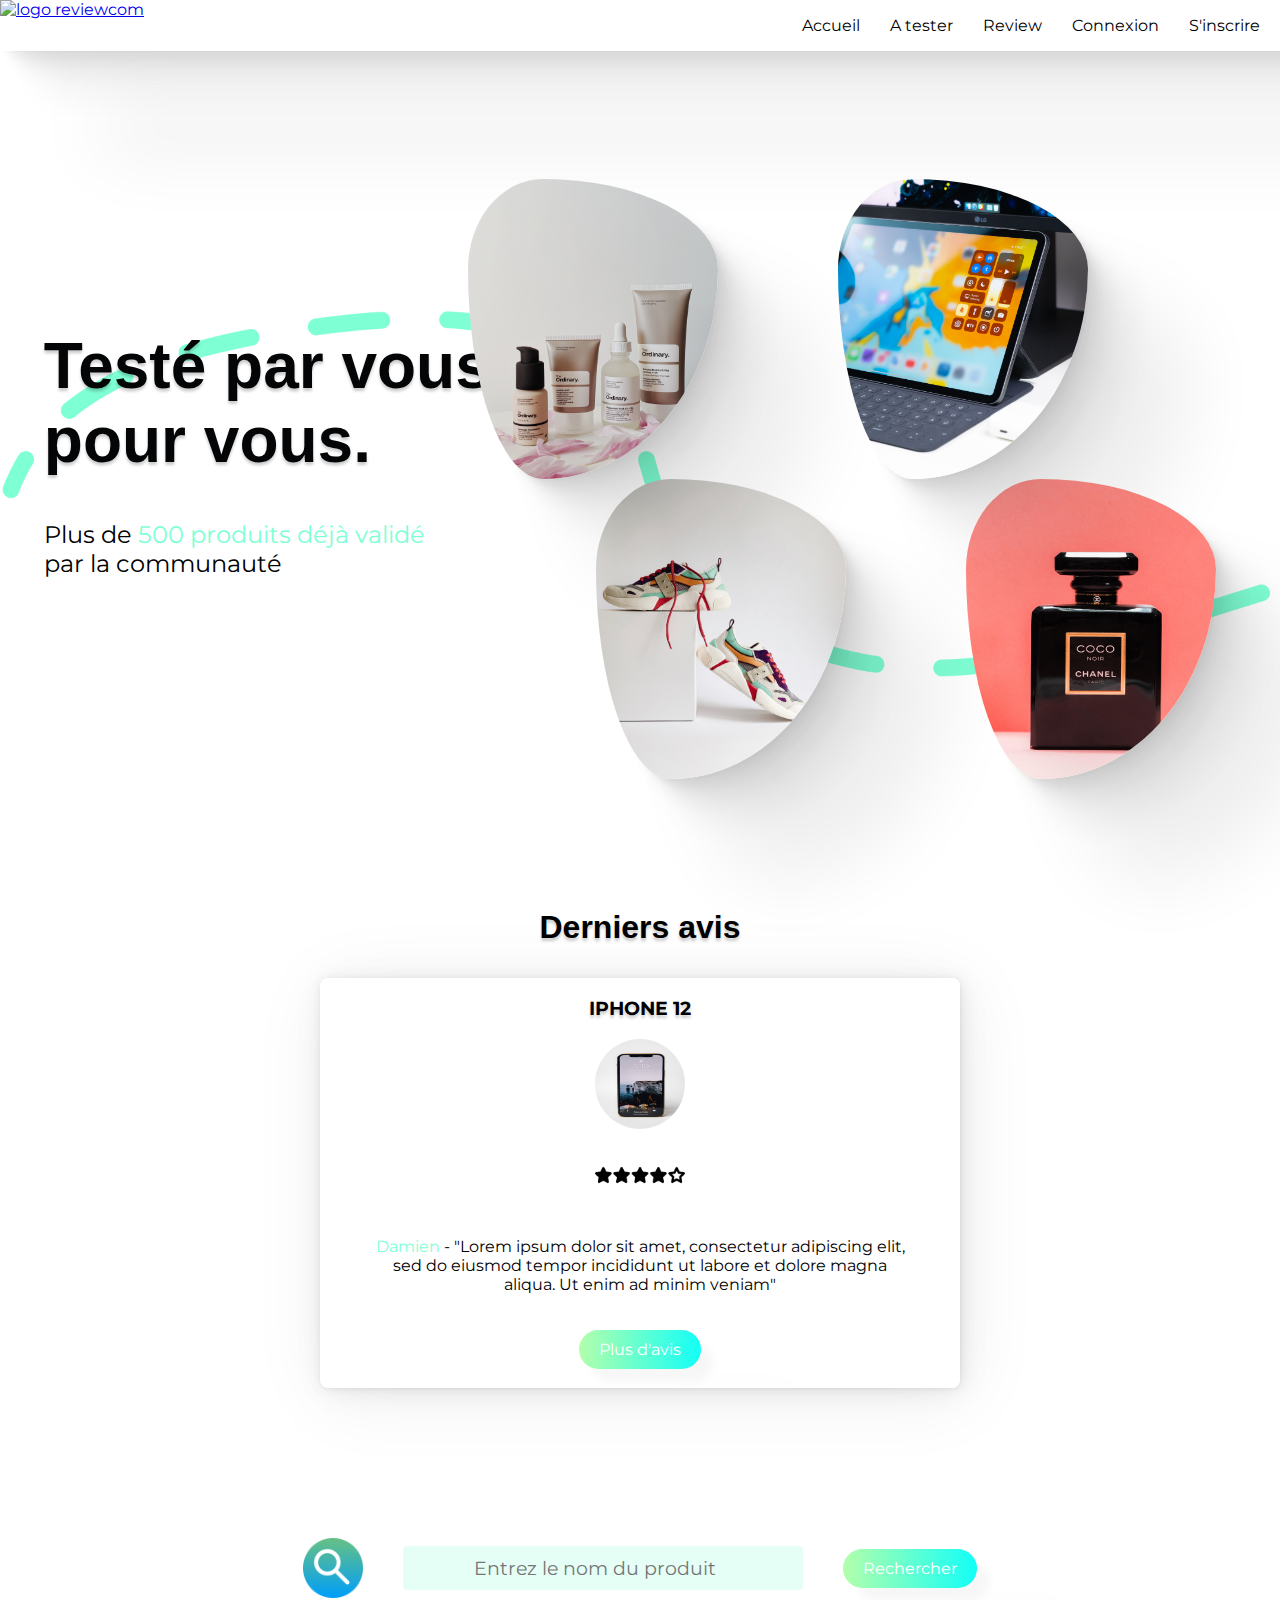
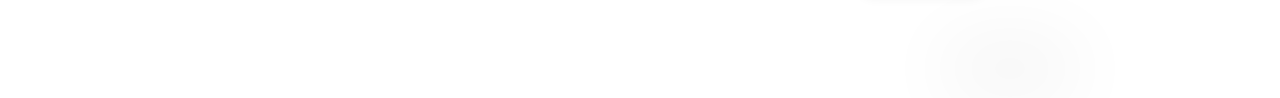
==== src/index.html @ 91765c14 "third container css" ====
<!DOCTYPE html>
<html lang="fr">
<head>
    <meta charset="UTF-8">
    <meta http-equiv="X-UA-Compatible" content="IE=edge">
    <meta name="viewport" content="width=device-width, initial-scale=1.0">
    <title>Document</title>
    <link rel="stylesheet" href="./style.css">
    <link rel="preconnect" href="https://fonts.googleapis.com">
    <link rel="preconnect" href="https://fonts.gstatic.com" crossorigin>
    <link href="https://fonts.googleapis.com/css2?family=Manrope&family=Montserrat&display=swap" rel="stylesheet">
</head>
<body>
    <header>
        <a href="/index.html" id="logo"><img src="/images/logo-review.png" alt="logo reviewcom"></a>
        <nav>
            <ul>
                <li>Accueil</li>
                <li>A tester</li>
                <li>Review</li>
                <li>Connexion</li>
                <li>S'inscrire</li>
            </ul>
        </nav>
    </header>
    <section class="first-bloc">
        <div>
<h1>Testé par vous,<br> pour vous.</h1>
<p>Plus de <span>500 produits déjà validé</span><br> par la communauté</p>
        </div>
        <div class="first-bloc-photos">
            <div class="first-bloc-photos-one"><img src="images/produits-the-ordinary.jpg" alt="photo produit the ordinary">
            <img src="images/tablette-ipad.jpg" alt="photo ipad">
            </div>
            <div class="first-bloc-photos-two">
            <img src="images/basket.jpg" alt="photo de baskets">
            <img src="images/parfum-chanel.jpg" alt="photo parfum coco chanel">
            </div>
        </div>
    </section>

    <section class="second-bloc"></section>
    <h2>Derniers avis</h2>
    <div class="second-bloc-container">
        <div class="item"><h3>IPHONE 12</h3><img src="./images/iphone.jpg" alt="iphone 12"><img src="./images/evaluation.png" alt="note evaluation"><p> <span>Damien</span> - "Lorem ipsum dolor sit amet, consectetur adipiscing elit, sed do eiusmod tempor incididunt ut labore et dolore magna aliqua. Ut enim ad minim veniam"</p><button class="second-bloc-container-cta">Plus d'avis</button></div>
        <div class="item"><h3>SHAMPOING FRONTROW</h3><img src="./images/marque-frontrow.jpg" alt="marque capillaire frontrow"><img src="./images/evaluation-5.png" alt="note evaluation"><p><span>Elena</span> - "Lorem ipsum dolor sit amet, consectetur adipiscing elit, sed do eiusmod tempor incididunt ut labore et dolore magna aliqua. Ut enim ad minim veniam"</p><button class="second-bloc-container-cta">Plus d'avis</button></div>
        <div class="item"><h3>NIKE SB</h3><img src="./images/nike-sb.jpg" alt="chaussures nike sb"><img src="./images/evaluation.png" alt="note evaluation"><p><span>Romain</span> - "Lorem ipsum dolor sit amet, consectetur adipiscing elit, sed do eiusmod tempor incididunt ut labore et dolore magna aliqua. Ut enim ad minim veniam"</p><button class="second-bloc-container-cta">Plus d'avis</button></div>
        <div class="item"><h3>CANON EOS 5DS R</h3><img src="./images/appareil-sony.jpg" alt="appareil-sony"><img src="./images/evaluation-5.png" alt="note evaluation"><p><span>Laure</span> - "Lorem ipsum dolor sit amet, consectetur adipiscing elit, sed do eiusmod tempor incididunt ut labore et dolore magna aliqua. Ut enim ad minim veniam"</p><button class="second-bloc-container-cta">Plus d'avis</button></div>
    </div>
</section>

<section class="third-bloc">
    <img src="./images/chercher.png" alt="loupe de recherche">
    <form>
        <input type="search" placeholder="Entrez le nom du produit">
    </form>
    <button class="third-bloc-cta">Rechercher</button>
</section>
</body>
</html>
---- src/style.css ----
body{
    margin: 0;
    padding: 0;
    font-family: 'Montserrat', sans-serif;
    overflow-x: hidden;
}

header{
    display: flex;
    justify-content: space-between;
    height: fit-content;
    width: 100vw;
    box-shadow:
    2.8px 2.8px 2.2px rgba(0, 0, 0, 0.02),
    6.7px 6.7px 5.3px rgba(0, 0, 0, 0.028),
    12.5px 12.5px 10px rgba(0, 0, 0, 0.035),
    22.3px 22.3px 17.9px rgba(0, 0, 0, 0.042),
    41.8px 41.8px 33.4px rgba(0, 0, 0, 0.05),
    100px 100px 80px rgba(0, 0, 0, 0.07)
  ;

}

header #logo img{
    height: 50px;
}
nav{
    margin-right: 20px;
}
nav ul{
    font-family: 'Montserrat', sans-serif;
    list-style: none;
    display: flex;
    gap: 30px;
    align-items: center;
}

nav li:hover{
    color: white;
    background-color: aquamarine;
    border-radius: 20px;
    height: max-content;
    width: 100px;
    text-align: center;
}

.first-bloc{
    margin-top: 10%;
    display: flex;
    justify-content: space-around;
    font-size: 1.5rem;
    background-image: url("images/background.png");
    background-position: center;
    background-repeat: no-repeat;
    background-size: cover;
}

h1{
    font-size: 4rem;
    font-family:'Segoe UI', Tahoma, Geneva, Verdana, sans-serif;
    font-weight: 700;
    margin-top: 150px;
    text-shadow: 0px 3px 3px rgba(0, 0, 0, 0.2);
    color:#040506;
    
}

span{
    color: aquamarine;
}

.first-bloc-photos img{
height: 300px;
width: 250px;
border-radius: 30% 70% 70% 30% / 30% 30% 70% 70% ;
box-shadow:
    2.8px 2.8px 2.2px rgba(0, 0, 0, 0.02),
    6.7px 6.7px 5.3px rgba(0, 0, 0, 0.028),
    12.5px 12.5px 10px rgba(0, 0, 0, 0.035),
    22.3px 22.3px 17.9px rgba(0, 0, 0, 0.042),
    41.8px 41.8px 33.4px rgba(0, 0, 0, 0.05),
    100px 100px 80px rgba(0, 0, 0, 0.07);
margin-right: 20px;
}

.first-bloc-photos .first-bloc-photos-one{
    position: relative;
    right: 20%;
    display: flex;
    gap: 100px;
}

.first-bloc-photos .first-bloc-photos-two{
    display: flex;
    gap: 100px;
}

.second-bloc{
    margin-top: 130px;
}
.second-bloc-container{
    display: flex;
    overflow-x: scroll;
    padding: 0px 24px;
    width: 50%;
    height: 410px;
    scroll-snap-type: x mandatory;
    scroll-padding: 24px;
    border-radius: 8px;
    gap: 12px;
    margin: 2rem auto;
    box-sizing: border-box;
    box-shadow:
  0.1px 0.2px 2.2px rgba(0, 0, 0, 0.02),
  0.3px 0.5px 5.3px rgba(0, 0, 0, 0.028),
  0.6px 1px 10px rgba(0, 0, 0, 0.035),
  1.1px 1.8px 17.9px rgba(0, 0, 0, 0.042),
  2.1px 3.3px 33.4px rgba(0, 0, 0, 0.05),
  5px 8px 80px rgba(0, 0, 0, 0.07)
;
}

.second-bloc-container .item{
    flex: 0 0 100%;
    padding: 0px 24px;
    border-radius: 8px;
    scroll-snap-align: start;
    box-sizing: border-box;
    background:white;
    overflow-y: scroll;
    text-align: center;
}

h2{
    font-family:'Segoe UI', Tahoma, Geneva, Verdana, sans-serif;
    text-shadow: 0px 3px 3px rgba(0, 0, 0, 0.2);
    text-align: center;
    font-size: 2rem;
}

.second-bloc-container img{
    width: 90px;
    height: 90px;
    border-radius: 100px;
    margin: auto;
    margin-top: 0;
    margin-bottom: 0;
}

.second-bloc-container div{
    display: flex;
    flex-direction: column;
    gap: 1px;
}

.second-bloc-container-cta {
    border-radius: 30px;
    padding: 10px 20px;
    width: fit-content;
    font-size: 1rem;
    color: white;
    font-family: 'Montserrat', sans-serif;
    margin: auto;
    border: none;
    background: linear-gradient(90deg,#B3FFAB,#12FFF7);
    box-shadow:
    12.5px 12.5px 10px rgba(0, 0, 0, 0.035),
    100px 100px 80px rgba(0, 0, 0, 0.07)
  ;
}

.second-bloc-container-cta:hover{
    background: linear-gradient(90deg,#11998e,#38ef7d);
}
.second-bloc-container-cta:active{
    border: #11998e 2px solid;
}
h3{
    text-shadow: 0px 3px 3px rgba(0, 0, 0, 0.2);
}

.third-bloc{
    display: flex;
    margin: auto;
    align-items: center;
    justify-content: center;
    gap: 40px;
    margin-top: 150px;
    margin-bottom: 100px;
}

.third-bloc img{
    height: 60px;
    width: 60px;
}

.third-bloc-cta{
    border-radius: 30px;
    padding: 10px 20px;
    width: fit-content;
    font-size: 1rem;
    color: white;
    font-family: 'Montserrat', sans-serif;
    border: none;
    background: linear-gradient(90deg,#B3FFAB,#12FFF7);
    box-shadow:
    12.5px 12.5px 10px rgba(0, 0, 0, 0.035),
    100px 100px 80px rgba(0, 0, 0, 0.07)
  ;
}

.third-bloc input{
    width: 400px;
    padding: 10px;
    border-radius: 3px;
    font-size: 1.2rem;
    text-align: center;
    font-family: 'Montserrat', sans-serif;
    border: none;
    background: rgb(127, 255, 212,0.2);
}
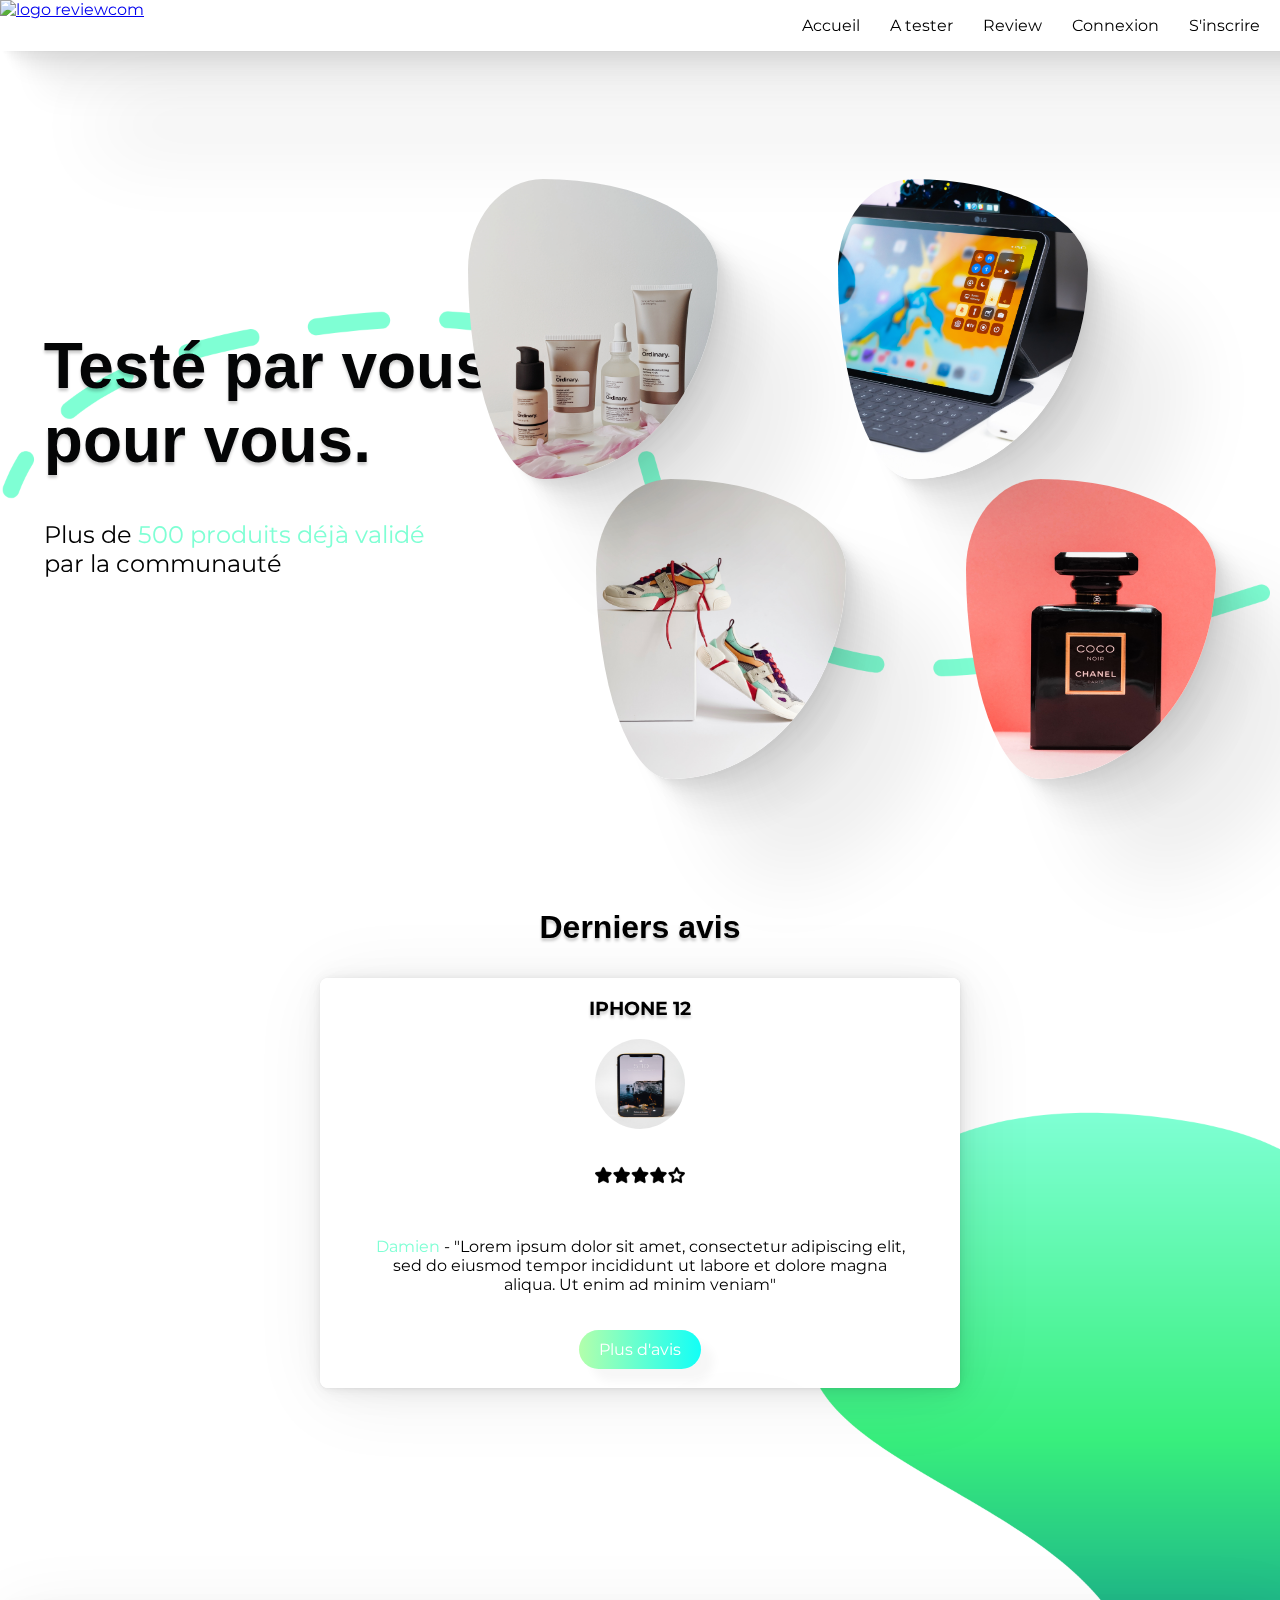
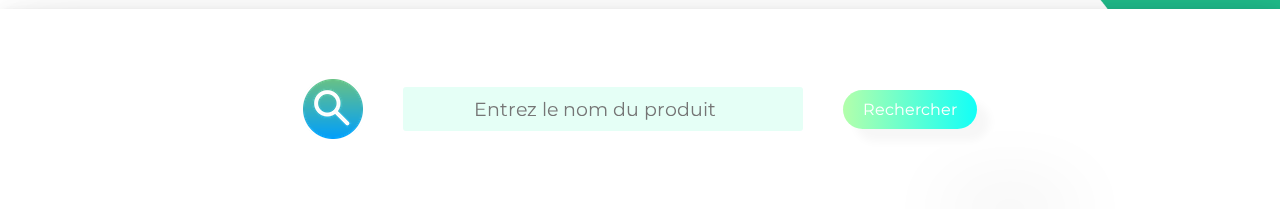
==== commit 7c3d0aac: "changement fond d'écran section 2 et section 3" ====
--- a/src/index.html
+++ b/src/index.html
@@ -39,7 +39,7 @@
         </div>
     </section>
 
-    <section class="second-bloc"></section>
+    <section class="second-bloc">
     <h2>Derniers avis</h2>
     <div class="second-bloc-container">
         <div class="item"><h3>IPHONE 12</h3><img src="./images/iphone.jpg" alt="iphone 12"><img src="./images/evaluation.png" alt="note evaluation"><p> <span>Damien</span> - "Lorem ipsum dolor sit amet, consectetur adipiscing elit, sed do eiusmod tempor incididunt ut labore et dolore magna aliqua. Ut enim ad minim veniam"</p><button class="second-bloc-container-cta">Plus d'avis</button></div>
--- a/src/style.css
+++ b/src/style.css
@@ -97,6 +97,11 @@
 
 .second-bloc{
     margin-top: 130px;
+    background-image: url("images/neon-back.png");
+    background-position: center;
+    background-repeat: no-repeat;
+    background-size: cover;
+    height: 700px;
 }
 .second-bloc-container{
     display: flex;
@@ -118,6 +123,7 @@
   2.1px 3.3px 33.4px rgba(0, 0, 0, 0.05),
   5px 8px 80px rgba(0, 0, 0, 0.07)
 ;
+background: white;
 }
 
 .second-bloc-container .item{
@@ -169,10 +175,10 @@
   ;
 }
 
-.second-bloc-container-cta:hover{
+.second-bloc-container-cta:hover,.third-bloc-cta:hover{
     background: linear-gradient(90deg,#11998e,#38ef7d);
 }
-.second-bloc-container-cta:active{
+.second-bloc-container-cta:active, .third-bloc-cta:active{
     border: #11998e 2px solid;
 }
 h3{
@@ -185,14 +191,19 @@
     align-items: center;
     justify-content: center;
     gap: 40px;
-    margin-top: 150px;
-    margin-bottom: 100px;
-}
-
-.third-bloc img{
-    height: 60px;
-    width: 60px;
-}
+    height: 200px;
+    box-shadow:
+  0.1px 0.2px 2.2px rgba(0, 0, 0, 0.02),
+  0.3px 0.5px 5.3px rgba(0, 0, 0, 0.028),
+  0.6px 1px 10px rgba(0, 0, 0, 0.035),
+  1.1px 1.8px 17.9px rgba(0, 0, 0, 0.042),
+  2.1px 3.3px 33.4px rgba(0, 0, 0, 0.05),
+  5px 8px 80px rgba(0, 0, 0, 0.07)
+;
+    
+}
+
+
 
 .third-bloc-cta{
     border-radius: 30px;
@@ -209,6 +220,8 @@
   ;
 }
 
+
+
 .third-bloc input{
     width: 400px;
     padding: 10px;
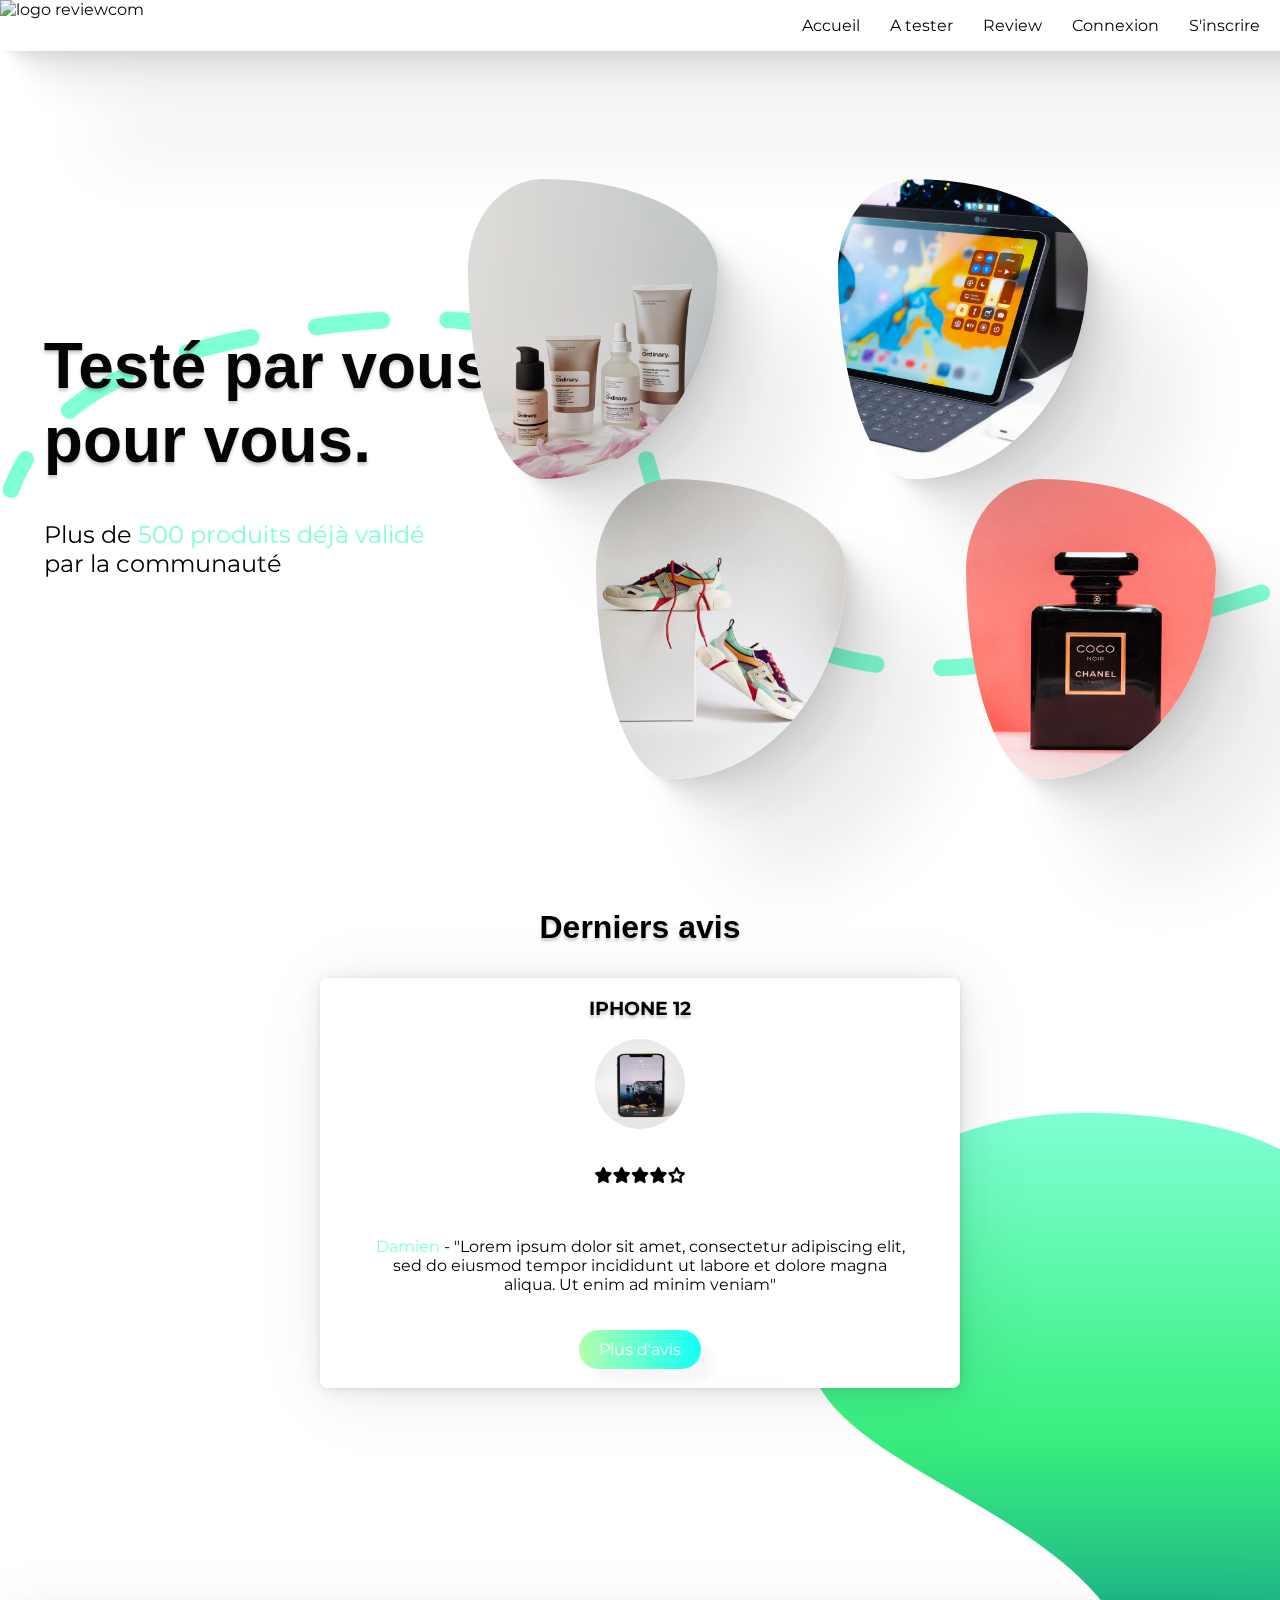
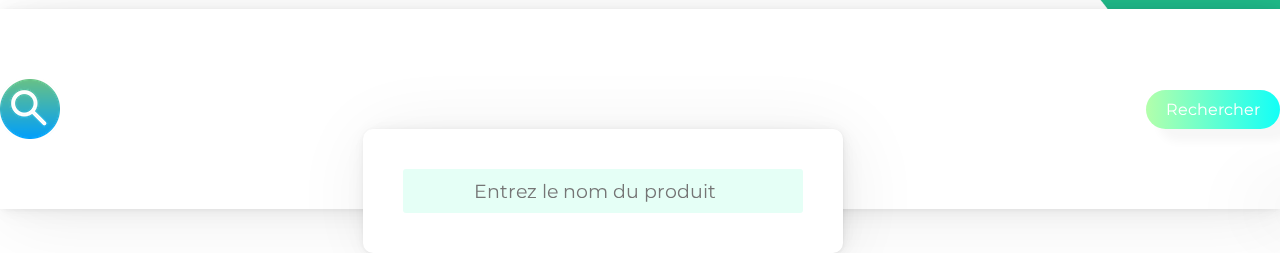
==== commit 57287282: "Création du form checker" ====
--- a/src/index.html
+++ b/src/index.html
@@ -19,7 +19,7 @@
                 <li>A tester</li>
                 <li>Review</li>
                 <li>Connexion</li>
-                <li>S'inscrire</li>
+                <li><a href="inscription.html">S'inscrire</a></li>
             </ul>
         </nav>
     </header>
--- a/src/style.css
+++ b/src/style.css
@@ -37,11 +37,16 @@
 
 nav li:hover{
     color: white;
-    background-color: aquamarine;
+    background: linear-gradient(90deg,#11998e,#38ef7d);
     border-radius: 20px;
     height: max-content;
     width: 100px;
     text-align: center;
+}
+
+a{
+    text-decoration: none;
+    color: #040506;
 }
 
 .first-bloc{
@@ -232,3 +237,65 @@
     border: none;
     background: rgb(127, 255, 212,0.2);
 }
+
+
+form{
+    display: flex;
+    flex-direction: column;
+    gap: 30px;
+    width: 400px;
+    margin: auto;
+    background: white;
+    margin-top: 120px;
+    padding: 40px;
+    border-radius: 10px;
+    box-shadow:
+  0.1px 0.2px 2.2px rgba(0, 0, 0, 0.02),
+  0.3px 0.5px 5.3px rgba(0, 0, 0, 0.028),
+  0.6px 1px 10px rgba(0, 0, 0, 0.035),
+  1.1px 1.8px 17.9px rgba(0, 0, 0, 0.042),
+  2.1px 3.3px 33.4px rgba(0, 0, 0, 0.05),
+  5px 8px 80px rgba(0, 0, 0, 0.07)
+;
+}
+
+form div{
+    display: flex;
+    flex-direction: column;
+    gap: 5px;
+}
+
+form input{
+    padding: 5px;
+    background: rgb(127, 255, 212,0.1);
+    border: none;
+    border-radius: 5px;
+}
+
+.inscription button{
+    margin: auto;
+    border-radius: 30px;
+    padding: 10px 20px;
+    width: 200px;
+    font-size: 1rem;
+    color: white;
+    font-family: 'Montserrat', sans-serif;
+    border: none;
+    background: linear-gradient(90deg,#B3FFAB,#12FFF7);
+    box-shadow:
+    12.5px 12.5px 10px rgba(0, 0, 0, 0.035),
+    100px 100px 80px rgba(0, 0, 0, 0.07)
+  ;
+}
+
+form .decoration{
+    height: 60px;
+    width: 60px;
+    background: linear-gradient(90deg,#B3FFAB,#12FFF7);
+    border-radius: 300px;
+    margin: auto;
+    position: relative;
+    top: -70px;
+
+}
+
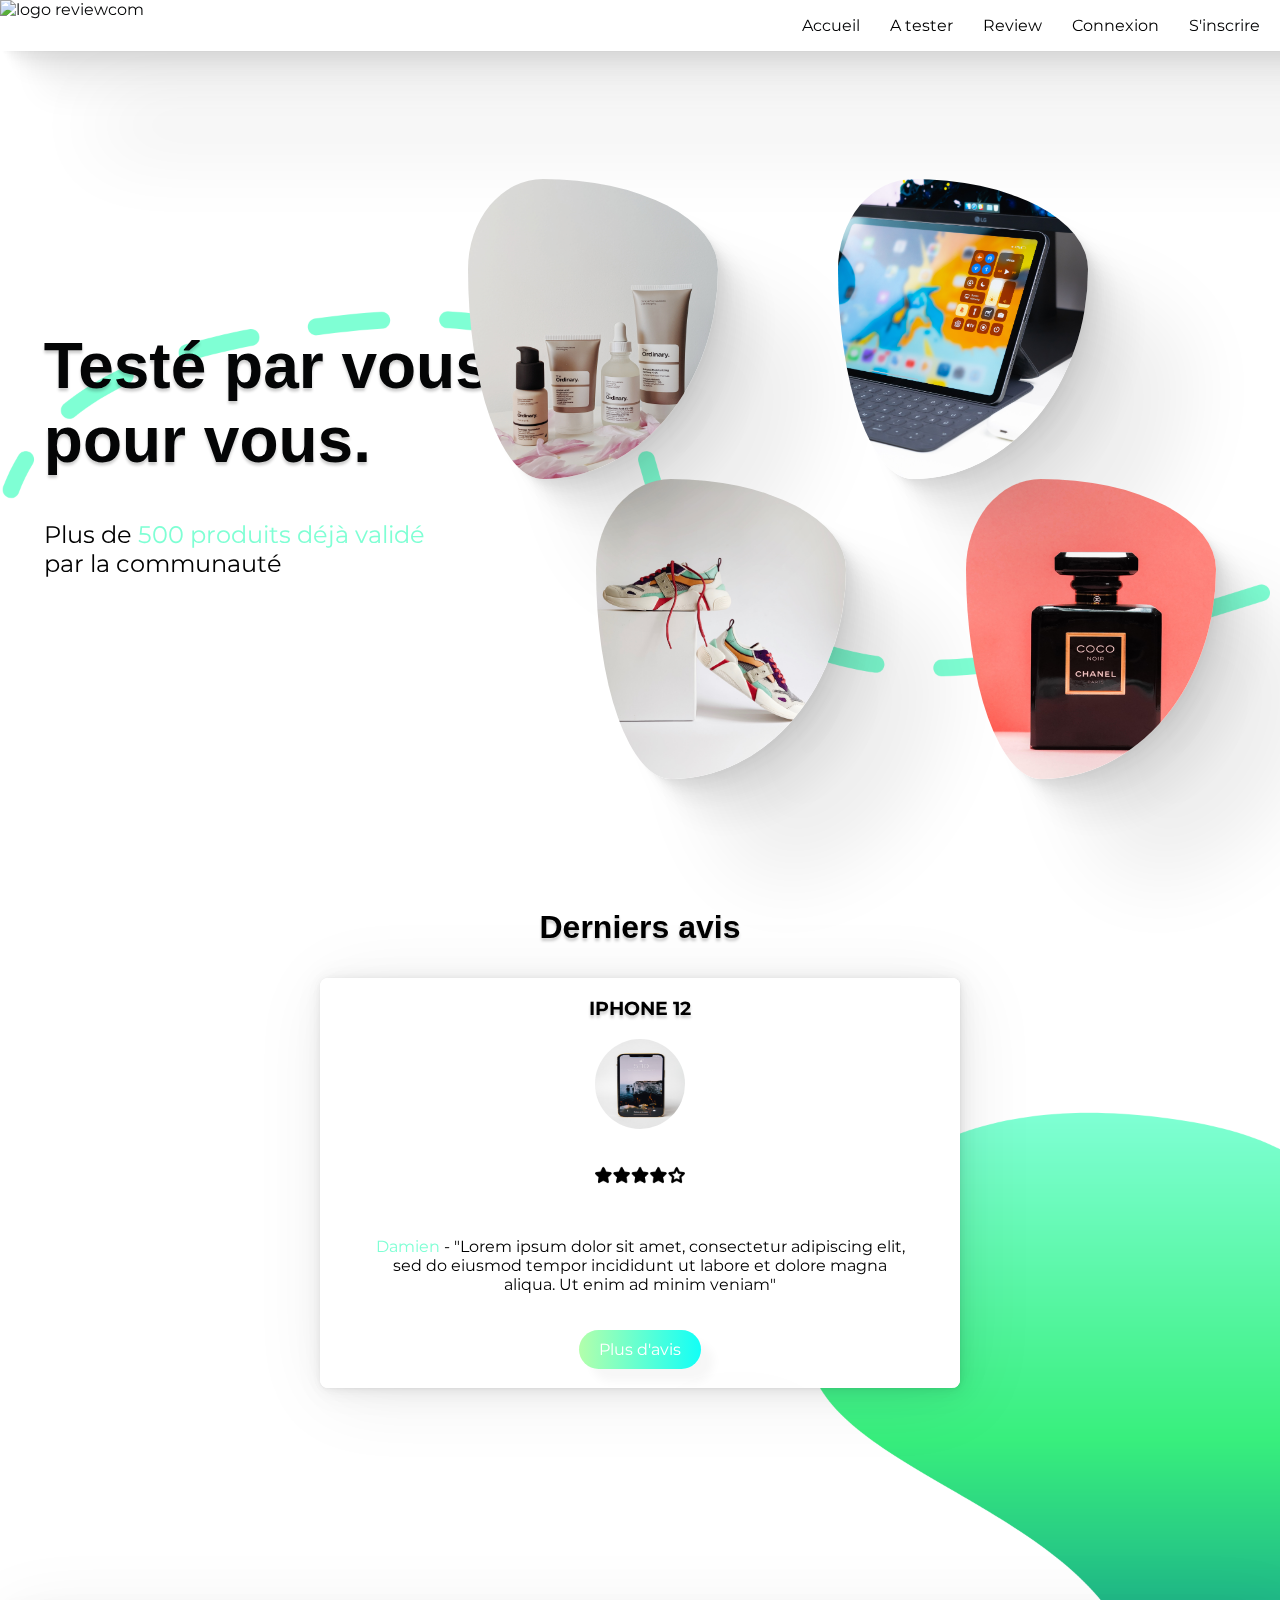
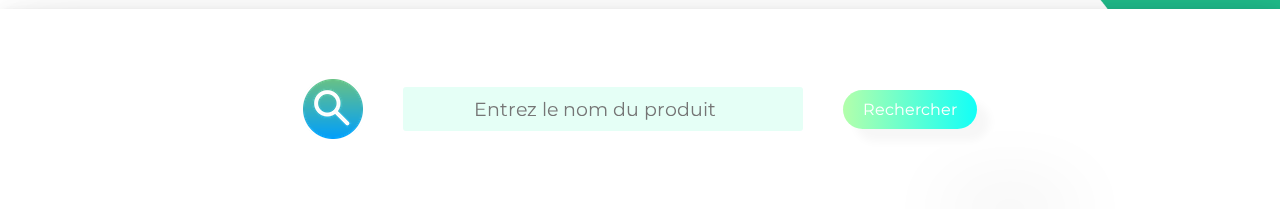
==== commit 6c042312: "Modification formal checker" ====
--- a/src/index.html
+++ b/src/index.html
@@ -15,7 +15,7 @@
         <a href="/index.html" id="logo"><img src="/images/logo-review.png" alt="logo reviewcom"></a>
         <nav>
             <ul>
-                <li>Accueil</li>
+                <li><a href="index.html">Accueil</a></li>
                 <li>A tester</li>
                 <li>Review</li>
                 <li>Connexion</li>
--- a/src/style.css
+++ b/src/style.css
@@ -239,7 +239,7 @@
 }
 
 
-form{
+.inscription form{
     display: flex;
     flex-direction: column;
     gap: 30px;
@@ -259,13 +259,13 @@
 ;
 }
 
-form div{
+.inscription form div{
     display: flex;
     flex-direction: column;
     gap: 5px;
 }
 
-form input{
+.inscription form input{
     padding: 5px;
     background: rgb(127, 255, 212,0.1);
     border: none;
@@ -288,7 +288,7 @@
   ;
 }
 
-form .decoration{
+.inscription form .decoration{
     height: 60px;
     width: 60px;
     background: linear-gradient(90deg,#B3FFAB,#12FFF7);
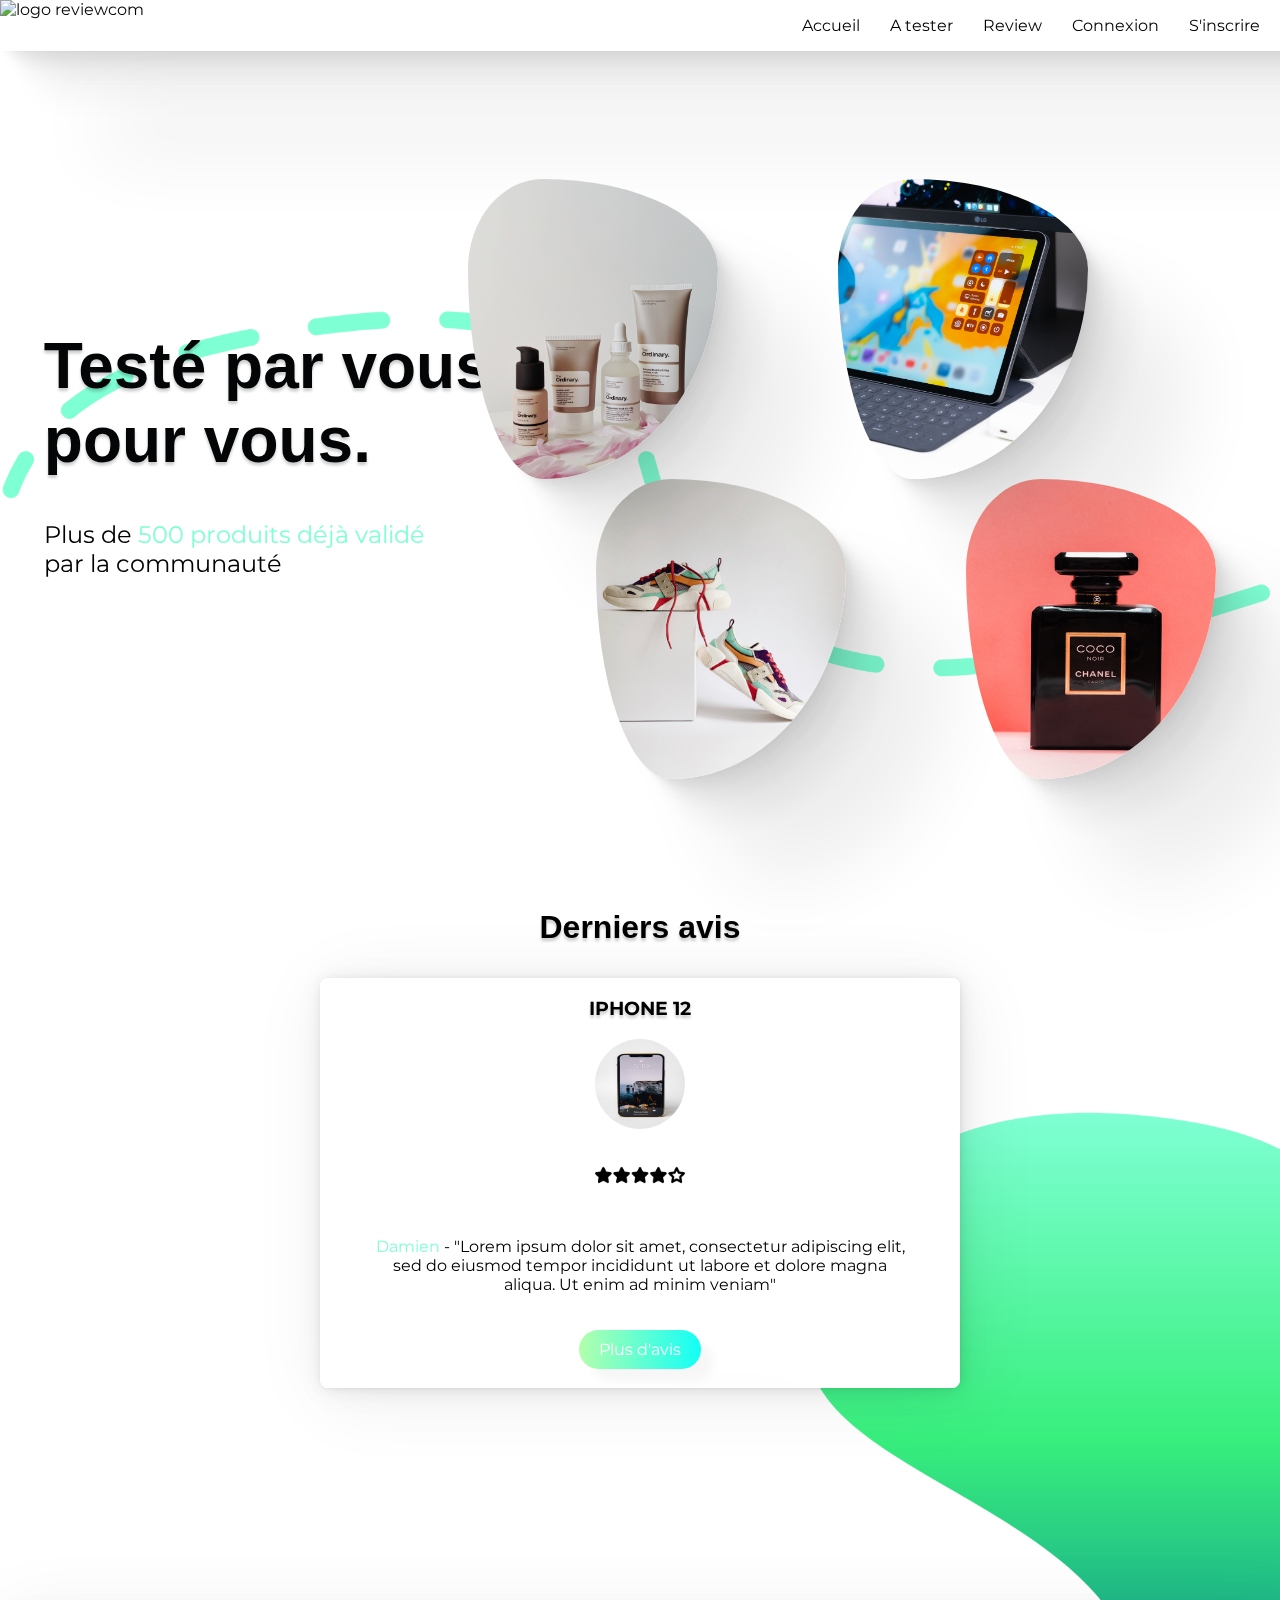
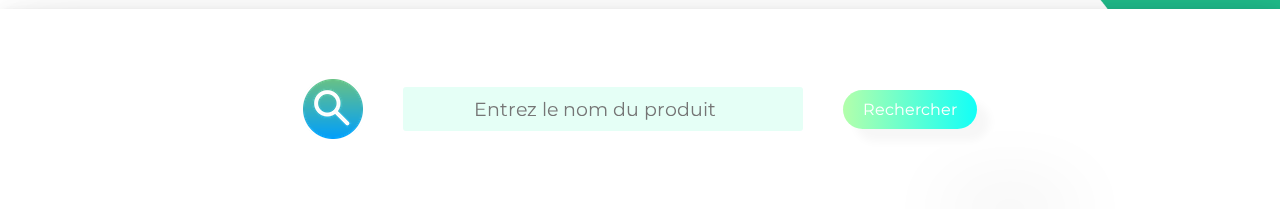
==== commit 6ca83567: "création page de connexion" ====
--- a/src/index.html
+++ b/src/index.html
@@ -18,7 +18,7 @@
                 <li><a href="index.html">Accueil</a></li>
                 <li>A tester</li>
                 <li>Review</li>
-                <li>Connexion</li>
+                <li><a href="connexion.html">Connexion</a></li>
                 <li><a href="inscription.html">S'inscrire</a></li>
             </ul>
         </nav>
@@ -52,7 +52,7 @@
 <section class="third-bloc">
     <img src="./images/chercher.png" alt="loupe de recherche">
     <form>
-        <input type="search" placeholder="Entrez le nom du produit">
+        <input type="search" placeholder="Entrez le nom du produit" value="">
     </form>
     <button class="third-bloc-cta">Rechercher</button>
 </section>
--- a/src/style.css
+++ b/src/style.css
@@ -299,3 +299,30 @@
 
 }
 
+.logo{
+    display: flex;
+    flex-direction: row !important;
+    justify-content: center;
+ }
+
+ .logo img{
+    width: 20px;
+    height: 20px;
+    padding-top: 5px;
+    padding-left: 5px;
+ }
+
+ .logo a{
+        border : 1px solid black;
+        border-radius: 300px;
+        width: 30px;
+        height: 30px;
+        margin: auto;
+ }
+
+ .inscription form h2{
+    font-size: 2em;
+    margin-top: 0;
+    color: #11998e;
+    text-shadow: none;
+ }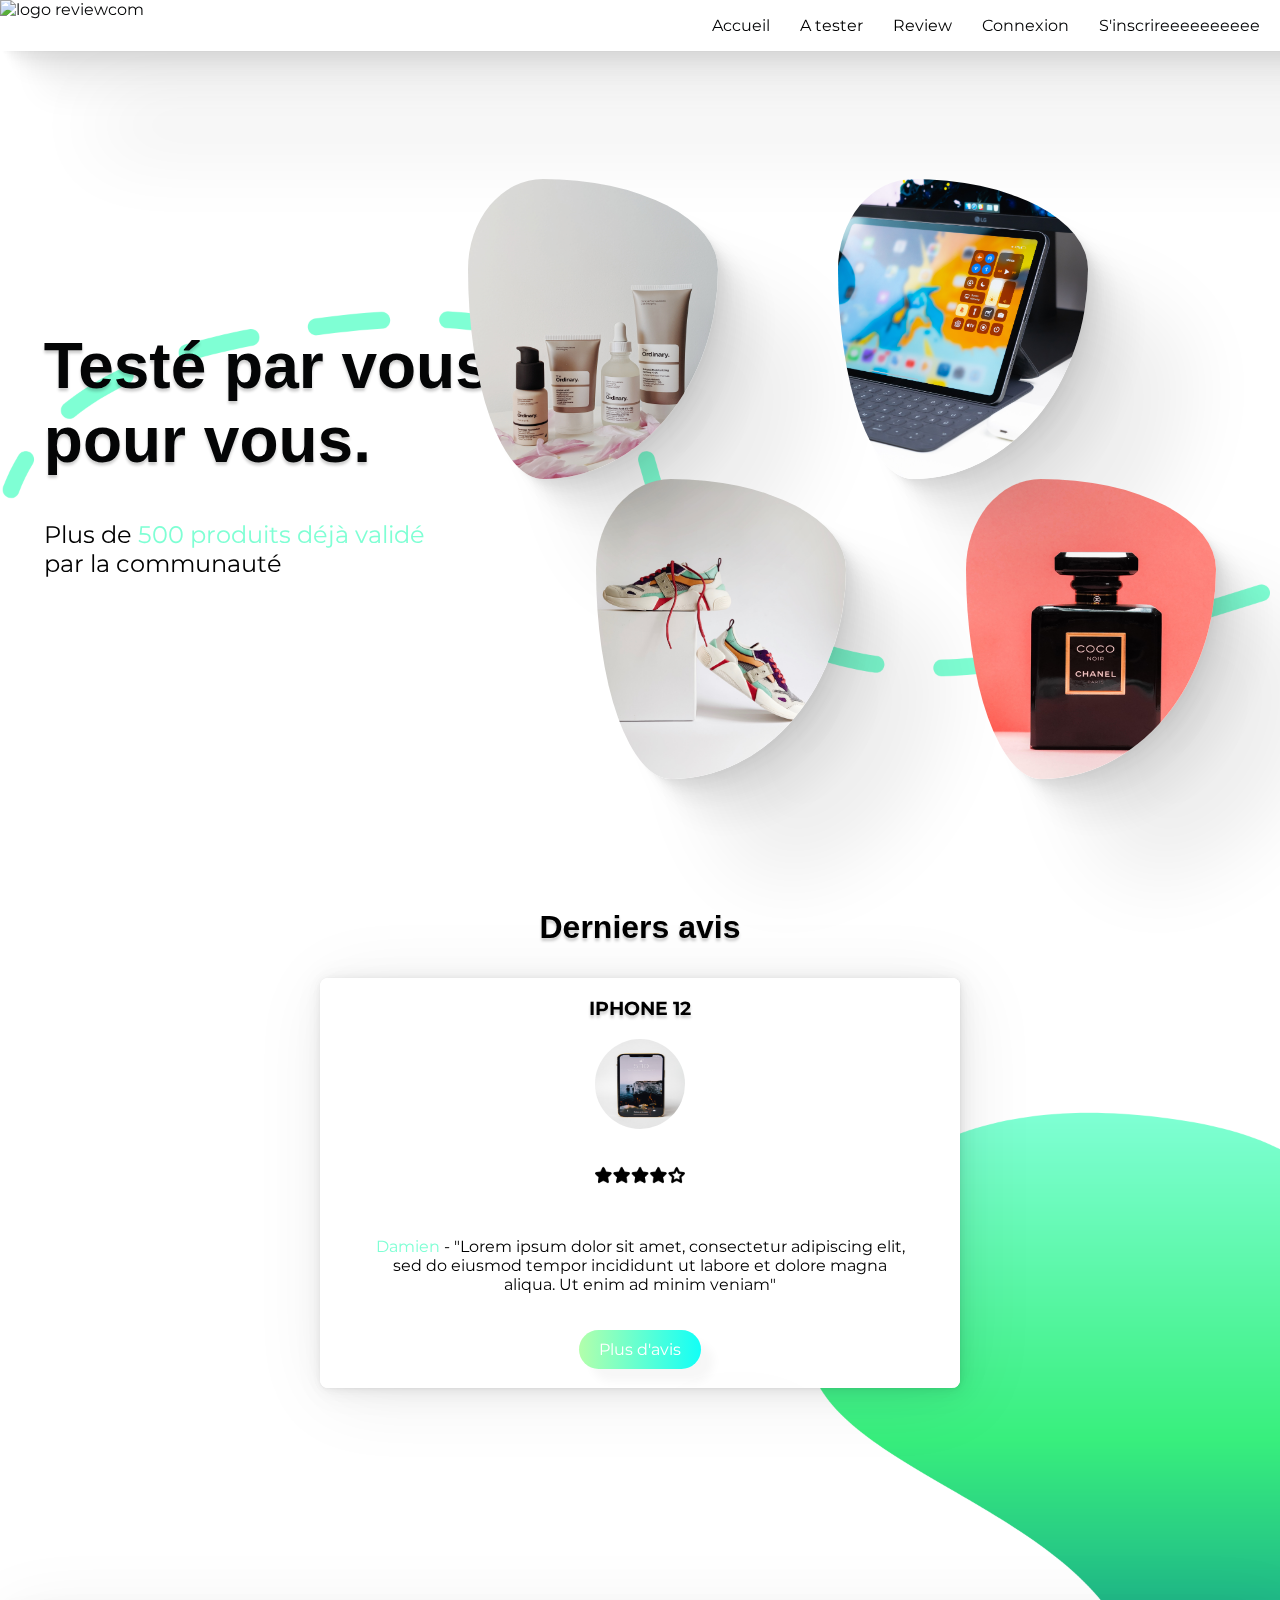
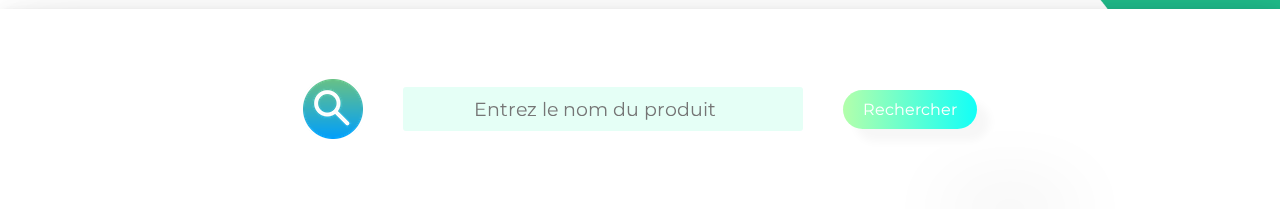
==== commit 9cda8af8: "test de modificitation de l'espace" ====
--- a/src/index.html
+++ b/src/index.html
@@ -19,7 +19,7 @@
                 <li>A tester</li>
                 <li>Review</li>
                 <li><a href="connexion.html">Connexion</a></li>
-                <li><a href="inscription.html">S'inscrire</a></li>
+                <li><a href="inscription.html">S'inscrireeeeeeeeee</a></li>
             </ul>
         </nav>
     </header>
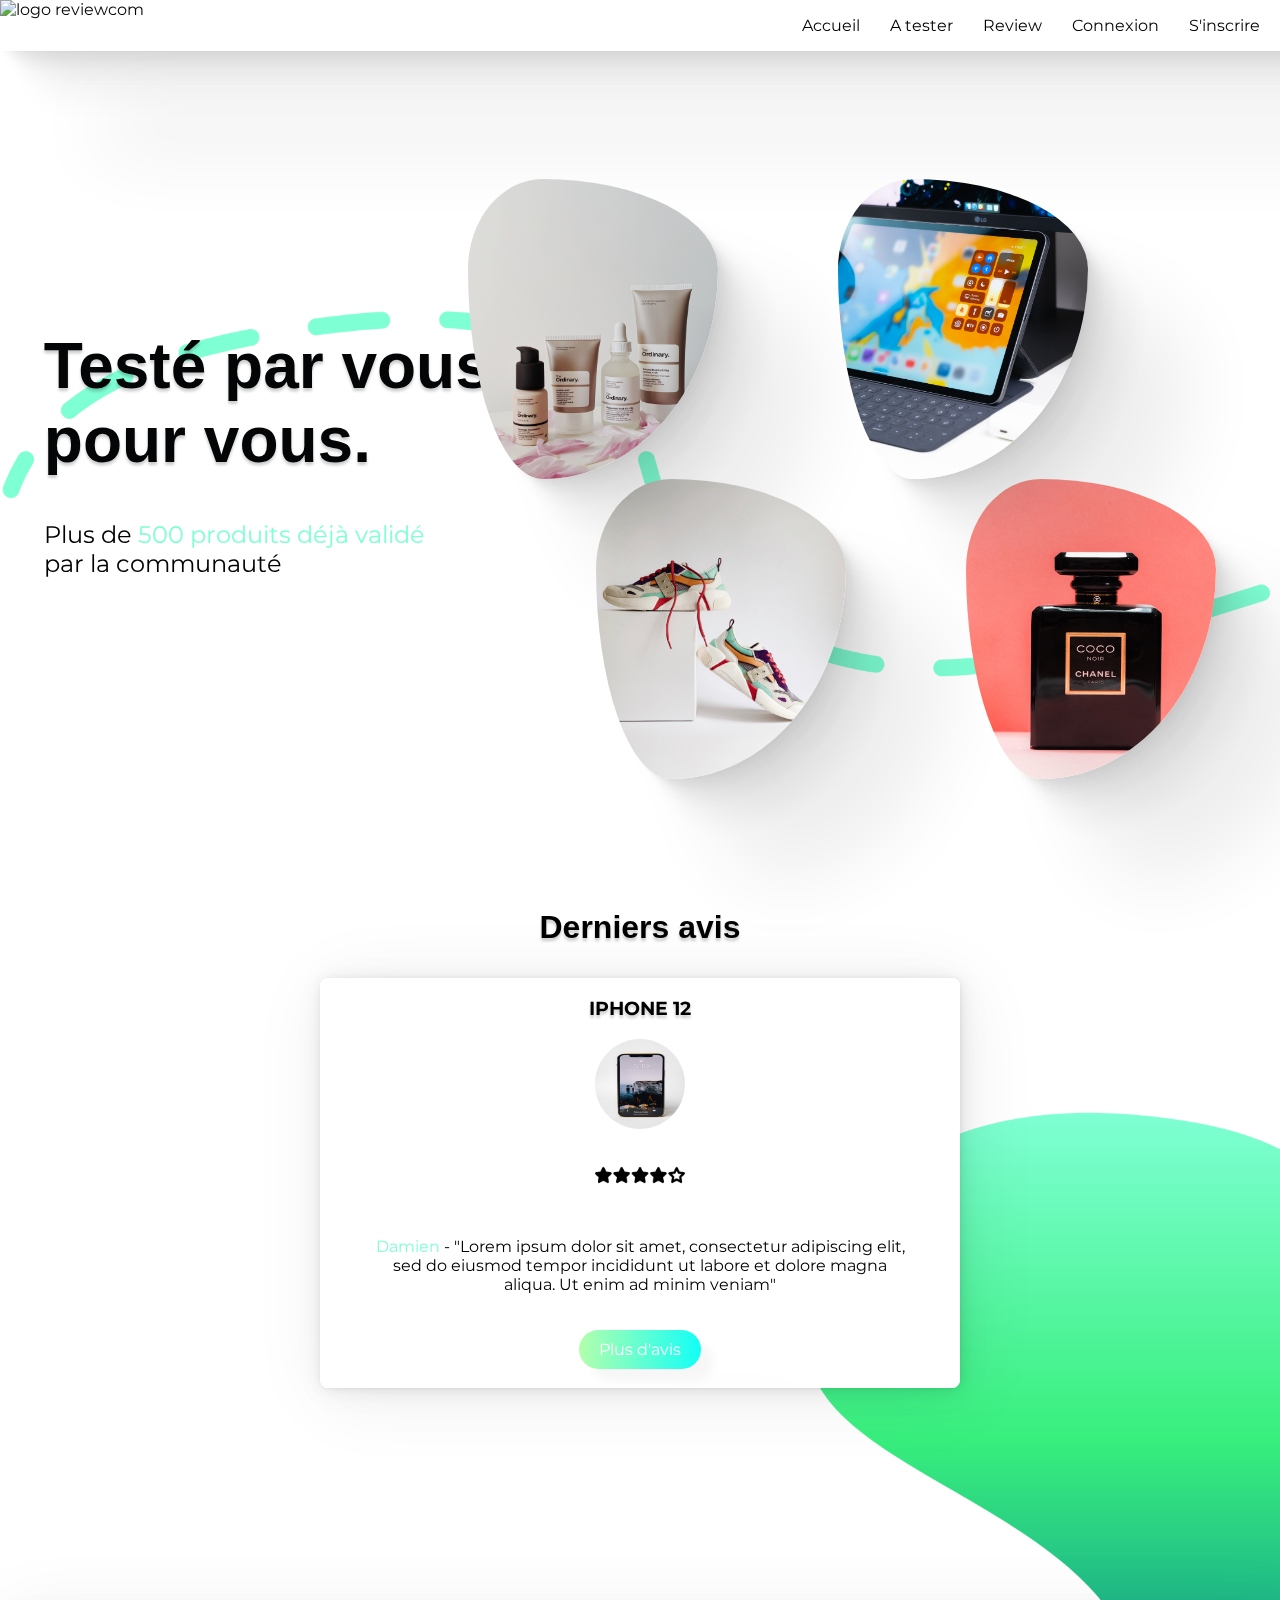
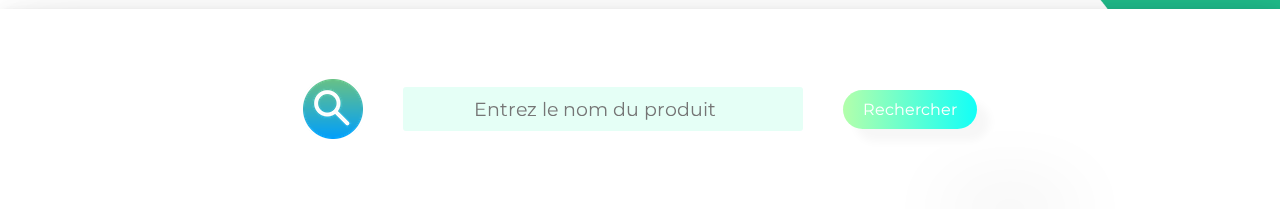
==== commit 99e93fc4: "suppression test de modification de l'espace" ====
--- a/src/index.html
+++ b/src/index.html
@@ -19,7 +19,7 @@
                 <li>A tester</li>
                 <li>Review</li>
                 <li><a href="connexion.html">Connexion</a></li>
-                <li><a href="inscription.html">S'inscrireeeeeeeeee</a></li>
+                <li><a href="inscription.html">S'inscrire</a></li>
             </ul>
         </nav>
     </header>
